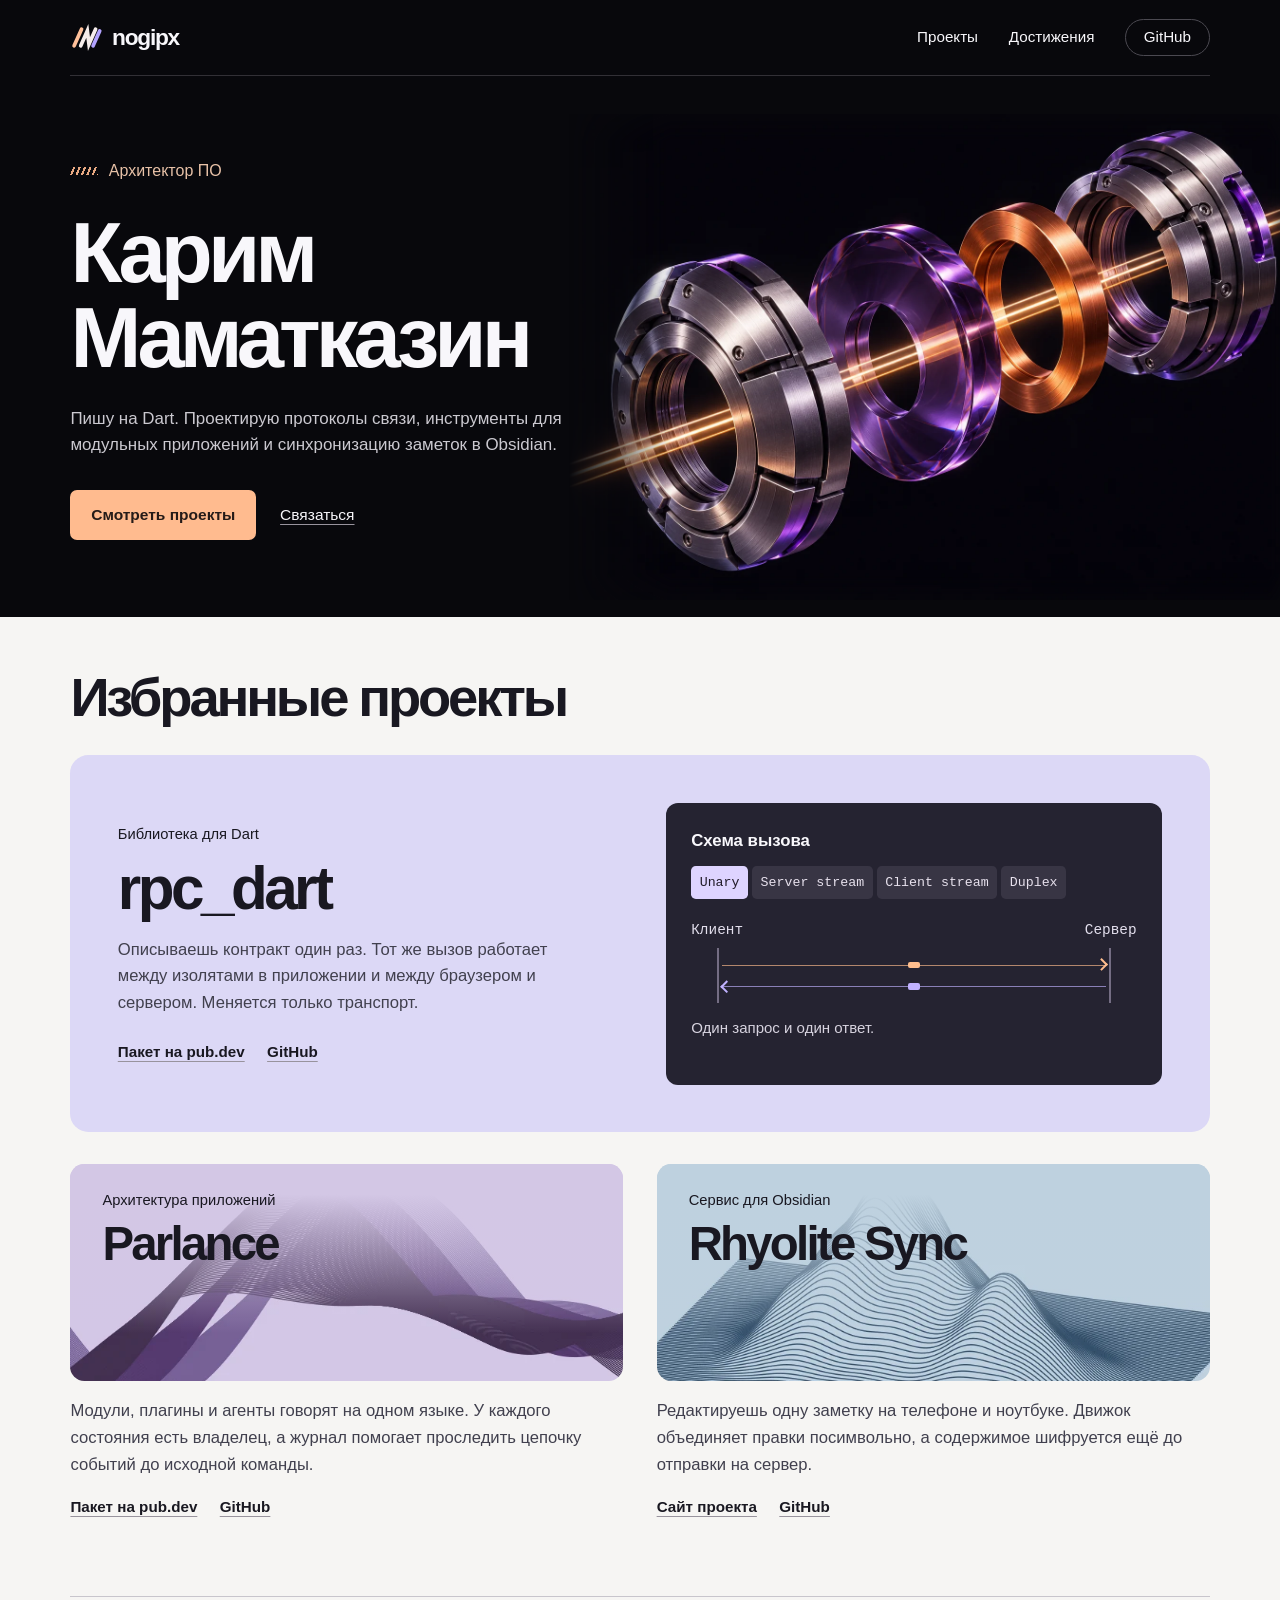
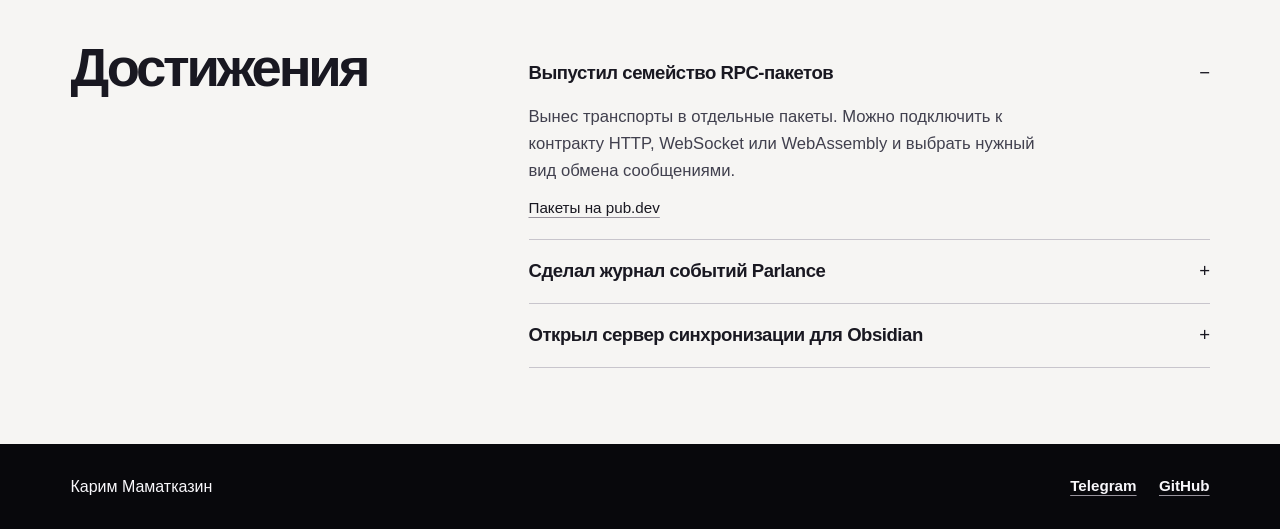
==== portfolio/web/index.html @ 8c1f3dde "portfolio test" ====
<!DOCTYPE html>
<html lang="ru">
  <head>
    <meta charset="utf-8"/>
    <link href="style.css" rel="stylesheet"/>
    <link href="mark.svg" rel="icon" type="image/svg+xml"/>
    <!--$-->
    <title>Карим Маматказин — nogipx</title>
    <meta name="viewport" content="width=device-width, initial-scale=1.0"/>
    <meta name="description" content="Архитектор ПО Карим Маматказин. Проекты на Dart: rpc_dart, Parlance и Rhyolite Sync."/>
    <meta name="theme-color" content="#08080c"/>
    <!--/-->
  </head>
  <body>
    <div id="top">
      <a class="skip" href="#main">К содержанию</a>
      <header class="mast">
        <div class="width mast-inner">
          <a class="brand" href="#top"><img alt src="mark.svg"/>nogipx</a>
          <nav aria-label="Навигация">
            <a href="#projects">Проекты</a>
            <a href="#work">Достижения</a>
            <a class="git" href="https://github.com/nogipx">GitHub</a>
          </nav>
        </div>
      </header>
      <main id="main">
        <section class="hero">
          <div class="width stage">
            <img class="optic" fetchpriority="high" width="1536" height="1024" alt src="art/signal.webp"/>
            <div class="intro">
              <p class="role">Архитектор ПО</p>
              <h1>Карим<br/>Маматказин</h1>
              <p class="bio">
                Пишу на Dart. Проектирую протоколы связи, инструменты для модульных приложений и синхронизацию заметок в Obsidian.
              </p>
              <div class="actions">
                <a class="button" href="#projects">Смотреть проекты</a>
                <a class="quiet" href="https://t.me/nogipx">Связаться</a>
              </div>
            </div>
          </div>
        </section>
        <section id="projects" class="width catalog">
          <h2>Избранные проекты</h2>
          <article class="featured">
            <div class="feature-copy">
              <p class="category">Библиотека для Dart</p>
              <h3>rpc_dart</h3>
              <p>
                Описываешь контракт один раз. Тот же вызов работает между изолятами в приложении и между браузером и сервером. Меняется только транспорт.
              </p>
              <div class="links">
                <a href="https://pub.dev/packages/rpc_dart">Пакет на pub.dev</a>
                <a href="https://github.com/nogipx/rpc_dart">GitHub</a>
              </div>
            </div>
            <fieldset class="demo">
              <legend class="sr-only">Выберите вид RPC-вызова</legend>
              <div class="demo-title">Схема вызова</div>
              <div class="switch">
                <label>
                  <input aria-controls="diagram-unary" type="radio" name="call-mode" value="unary" checked/><span>Unary</span>
                </label>
                <label>
                  <input aria-controls="diagram-server" type="radio" name="call-mode" value="server"/><span>Server stream</span>
                </label>
                <label>
                  <input aria-controls="diagram-client" type="radio" name="call-mode" value="client"/><span>Client stream</span>
                </label>
                <label>
                  <input aria-controls="diagram-duplex" type="radio" name="call-mode" value="duplex"/><span>Duplex</span>
                </label>
              </div>
              <div id="diagram-unary" class="diagram unary">
                <div class="endpoints"><span>Клиент</span><span>Сервер</span></div>
                <div class="lanes" aria-hidden="true">
                  <div class="lane outgoing"><span class="packet"></span></div>
                  <div class="lane incoming"><span class="packet"></span></div>
                </div>
                <p>Один запрос и один ответ.</p>
              </div>
              <div id="diagram-server" class="diagram server">
                <div class="endpoints"><span>Клиент</span><span>Сервер</span></div>
                <div class="lanes" aria-hidden="true">
                  <div class="lane outgoing"><span class="packet"></span></div>
                  <div class="lane incoming"><span class="packet"></span><span class="packet"></span><span class="packet"></span></div>
                </div>
                <p>На один запрос сервер отправляет поток ответов.</p>
              </div>
              <div id="diagram-client" class="diagram client">
                <div class="endpoints"><span>Клиент</span><span>Сервер</span></div>
                <div class="lanes" aria-hidden="true">
                  <div class="lane outgoing"><span class="packet"></span><span class="packet"></span><span class="packet"></span></div>
                  <div class="lane incoming"><span class="packet"></span></div>
                </div>
                <p>Клиент отправляет поток сообщений и получает один ответ.</p>
              </div>
              <div id="diagram-duplex" class="diagram duplex">
                <div class="endpoints"><span>Клиент</span><span>Сервер</span></div>
                <div class="lanes" aria-hidden="true">
                  <div class="lane outgoing"><span class="packet"></span><span class="packet"></span><span class="packet"></span></div>
                  <div class="lane incoming"><span class="packet"></span><span class="packet"></span><span class="packet"></span></div>
                </div>
                <p>Обе стороны могут отправлять сообщения независимо.</p>
              </div>
            </fieldset>
          </article>
          <div class="pair">
            <article class="project-card parlance">
              <div class="cover">
                <img alt src="art/parlance.webp"/>
                <div class="cover-type">
                  <p class="category">Архитектура приложений</p>
                  <h3><a href="https://pub.dev/packages/parlance">Parlance</a></h3>
                </div>
              </div>
              <p class="description">
                Модули, плагины и агенты говорят на одном языке. У каждого состояния есть владелец, а журнал помогает проследить цепочку событий до исходной команды.
              </p>
              <div class="links">
                <a href="https://pub.dev/packages/parlance">Пакет на pub.dev</a>
                <a href="https://github.com/nogipx/parlance">GitHub</a>
              </div>
            </article>
            <article class="project-card rhyolite">
              <div class="cover">
                <img alt src="art/rhyolite.webp"/>
                <div class="cover-type">
                  <p class="category">Сервис для Obsidian</p>
                  <h3><a href="https://rhyolite.nogipx.dev/">Rhyolite Sync</a></h3>
                </div>
              </div>
              <p class="description">
                Редактируешь одну заметку на телефоне и ноутбуке. Движок объединяет правки посимвольно, а содержимое шифруется ещё до отправки на сервер.
              </p>
              <div class="links">
                <a href="https://rhyolite.nogipx.dev/">Сайт проекта</a>
                <a href="https://github.com/nogipx/rhyolite_sync">GitHub</a>
              </div>
            </article>
          </div>
        </section>
        <section id="work" class="width work">
          <h2>Достижения</h2>
          <div class="rows">
            <details open>
              <summary>Выпустил семейство RPC-пакетов</summary>
              <p>
                Вынес транспорты в отдельные пакеты. Можно подключить к контракту HTTP, WebSocket или WebAssembly и выбрать нужный вид обмена сообщениями.
              </p>
              <a href="https://pub.dev/publishers/rpc.nogipx.dev/packages">Пакеты на pub.dev</a>
            </details>
            <details>
              <summary>Сделал журнал событий Parlance</summary>
              <p>
                В просмотрщике можно раскрыть цепочку событий и воспроизвести её по шагам. Так видно, какая команда запустила изменение и какой модуль на него отреагировал.
              </p>
              <a href="https://github.com/nogipx/parlance/tree/main/apps/journal_viewer">Просмотрщик журнала</a>
            </details>
            <details>
              <summary>Открыл сервер синхронизации для Obsidian</summary>
              <p>
                Опубликовал движок Rhyolite Sync и сервер для самостоятельного развёртывания. Можно хранить зашифрованные заметки в своей инфраструктуре и подключать к ней устройства через плагин Obsidian.
              </p>
              <a href="https://github.com/nogipx/rhyolite_sync/blob/main/SELFHOST.md">Инструкция по развёртыванию</a>
            </details>
          </div>
        </section>
      </main>
      <footer>
        <div class="width foot">
          <p>Карим Маматказин</p>
          <div class="links"><a href="https://t.me/nogipx">Telegram</a><a href="https://github.com/nogipx">GitHub</a></div>
        </div>
      </footer>
    </div>
  </body>
</html>
---- portfolio/web/style.css ----
:root {
  --dark: #08080c;
  --paper: #f6f5f3;
  --ink: #191821;
  --muted: #52525c;
  --peach: #ffbb8f;
  --lilac: #dcd8f6;
  --sans: "Inter", -apple-system, BlinkMacSystemFont, "Segoe UI", Arial, sans-serif;
  --mono: "IBM Plex Mono", ui-monospace, Menlo, Consolas, monospace;
  font: 100%/1.5 var(--sans);
  color: var(--ink);
  background: var(--paper);
  scroll-behavior: smooth;
}
* { box-sizing: border-box; }
body, h1, h2, h3, p, fieldset { margin: 0; }
a { color: inherit; text-decoration: none; }
img { display: block; }
.width { width: min(89%, 85rem); margin-inline: auto; }
a:focus-visible, summary:focus-visible, label:has(input:focus-visible) { outline: 3px solid #7356e5; outline-offset: 4px; }
.skip, .sr-only, .switch input { position: absolute; width: 1px; height: 1px; overflow: hidden; clip-path: inset(50%); }
.skip:focus { z-index: 5; top: .5rem; left: 1rem; width: auto; height: auto; padding: .7rem; clip-path: none; background: white; }
.mast, .hero, footer { background: var(--dark); color: #f8f7fb; }
.mast-inner, nav, .brand, .actions, .links, .foot { display: flex; align-items: center; }
.mast-inner { height: 4.75rem; justify-content: space-between; border-bottom: 1px solid #323036; }
.brand { font-size: 1.42rem; font-weight: 730; letter-spacing: -.055em; gap: .55rem; }
.brand img { width: 2.05rem; }
nav { gap: clamp(.85rem, 2.4vw, 2.2rem); font-size: .95rem; }
nav a:hover, .quiet:hover, footer a:hover { color: var(--peach); }
.git { border: 1px solid #4b4951; border-radius: 50px; padding: .4rem 1.1rem; }
.hero { overflow: hidden; }
.stage { position: relative; isolation: isolate; padding-block: clamp(3.5rem, 6.5vw, 6.5rem) clamp(3.6rem, 6vw, 6.1rem); }
.optic { position: absolute; z-index: -1; top: 2%; right: -7.8%; width: 64%; height: 100%; object-fit: contain; mix-blend-mode: screen; mask-image: linear-gradient(90deg, transparent, #000 14%, #000 96%, transparent); }
.intro { position: relative; width: 56%; }
.optic { mask-image: linear-gradient(90deg, transparent, #000 14%, #000 96%, transparent), linear-gradient(0deg, transparent, #000 10%, #000 90%, transparent); mask-composite: intersect; }
.role { display: flex; align-items: center; gap: .7rem; color: #e7c1a7; font-size: 1rem; font-weight: 510; }
.role::before { content: ""; width: 1.7rem; height: .5rem; background: repeating-linear-gradient(112deg, transparent 0 3px, #e9a982 3px 5px); }
h1,h2,h3 { line-height: 1; letter-spacing: -.058em; font-weight: 615; }
h1 { margin-top: 1.65rem; font-size: clamp(3.8rem, 6.65vw, 7.25rem); }
.bio { color: #cbc9d0; max-width: 31rem; margin-top: 1.65rem; font-size: clamp(1.06rem, 1.3vw, 1.25rem); line-height: 1.52; }
.actions { margin-top: 2rem; gap: 1.5rem; font-size: .97rem; }
.button { padding: .85rem 1.3rem; background: var(--peach); color: #251b18; font-weight: 650; border-radius: 7px; }
.button:hover { background: #ffd5bb; }
.quiet, .links a, .rows a { text-decoration: underline; text-underline-offset: .28em; text-decoration-color: #98939d; }
section[id] { scroll-margin-top: 1rem; }
.catalog { padding-top: clamp(2.7rem, 4.25vw, 4.8rem); }
h2 { font-size: clamp(2.25rem, 4.25vw, 4.35rem); }
.featured { display: grid; grid-template-columns: 1fr 1.04fr; align-items: center; gap: clamp(1.5rem, 5.5vw, 6rem); background: var(--lilac); border-radius: 1.15rem; padding: clamp(1.75rem, 3.7vw, 3.6rem); margin-top: 1.85rem; }
.category { font-size: .92rem; font-weight: 540; }
h3 { font-size: clamp(2.65rem, 4.7vw, 5rem); margin: .85rem 0 1.1rem; }
.feature-copy > p:not(.category), .description, .rows p { line-height: 1.62; font-size: 1.04rem; color: #41404e; max-width: 58ch; }
.links { gap: 1.4rem; flex-wrap: wrap; font-size: .95rem; font-weight: 590; }
.feature-copy .links { margin-top: 1.5rem; }
.links a:hover, .rows a:hover { color: #503cad; }
.demo { min-width: 0; background: #252331; color: #f9f8fc; padding: clamp(1rem, 2vw, 1.8rem); border: 0; border-radius: .75rem; }
.demo-title { font-size: 1.05rem; font-weight: 620; margin-bottom: .75rem; }
.switch { display: flex; flex-wrap: wrap; gap: .26rem; }
.switch label { position: relative; cursor: pointer; }
.switch span { display: block; background: #383544; color: #e7e1ed; font: .83rem/1.3 var(--mono); padding: .5rem .53rem; border-radius: .3rem; }
.switch input:checked + span { color: #211b28; background: #ded4ff; }
.diagram { display: none; }
.demo:has([value="unary"]:checked) .unary,
.demo:has([value="server"]:checked) .server,
.demo:has([value="client"]:checked) .client,
.demo:has([value="duplex"]:checked) .duplex { display: block; }
.endpoints { display: flex; justify-content: space-between; margin-top: 1.35rem; font: .9rem/1.5 var(--mono); color: #e3dfed; }
.lanes { border-inline: 2px solid #746d83; margin: .38rem 1.6rem .85rem; padding: .6rem .2rem; }
.lane { position: relative; display: flex; align-items: center; justify-content: space-evenly; height: .9rem; color: #ffbe8e; }
.lane + .lane { margin-top: .45rem; color: #c1b2ff; }
.lane::before { content: ""; position: absolute; inset-inline: 0; top: 50%; height: 1px; background: currentColor; opacity: .65; }
.lane::after { content: ""; position: absolute; right: 0; width: .45rem; height: .45rem; border-top: 2px solid; border-right: 2px solid; transform: rotate(45deg); }
.incoming::after { right: auto; left: 0; transform: rotate(-135deg); }
.packet { z-index: 1; width: .8rem; height: .42rem; border-radius: 2px; background: currentColor; }
.diagram p { min-height: 2.8em; color: #d7d3df; font-size: .94rem; }
.pair { display: grid; grid-template-columns: 1fr 1fr; gap: clamp(1.25rem, 2.6vw, 2.6rem); margin-top: 2rem; }
.project-card { display: flex; flex-direction: column; align-items: start; }
.cover { position: relative; width: 100%; overflow: hidden; isolation: isolate; border-radius: .9rem; min-height: clamp(12rem, 17vw, 16.5rem); }
.cover img { height: 100%; width: 100%; inset: 0; position: absolute; z-index: -1; object-fit: cover; object-position: 50% 30%; }
.cover-type { padding: 1.6rem 2rem 3rem; background: linear-gradient(180deg, var(--panel) 18%, transparent 100%); }
.parlance { --panel: #d3c7e5; }
.rhyolite { --panel: #bed1df; }
.cover h3 { margin-top: .5rem; font-size: clamp(2.35rem, 3.7vw, 4rem); }
.cover h3 a:hover { text-decoration: underline; text-decoration-thickness: 2px; text-underline-offset: .12em; }
.description { margin: 1.05rem 0; }
.project-card .links { margin-top: auto; }
.work { display: grid; grid-template-columns: 36% 1fr; gap: 3rem; margin-block: clamp(3rem, 6vw, 7rem); padding-top: 2.8rem; border-top: 1px solid #c8c5cc; }
.rows details { border-bottom: 1px solid #c8c5cc; }
.rows summary { list-style: none; cursor: pointer; position: relative; padding: 1.1rem 2rem 1.1rem 0; font-size: clamp(1.05rem, 1.45vw, 1.35rem); font-weight: 600; letter-spacing: -.025em; }
.rows summary::-webkit-details-marker { display: none; }
.rows summary::after { content: "+"; position: absolute; right: 0; font-weight: 420; }
.rows details[open] summary::after { content: "−"; }
.rows p { margin-bottom: .7rem; }
.rows a { display: inline-block; margin-bottom: 1.15rem; font-size: .95rem; }
.foot { justify-content: space-between; gap: 1rem; flex-wrap: wrap; padding-block: 1.9rem; }
@media (max-width: 780px) {
  .width { width: 91%; }
  .featured { grid-template-columns: 1fr 1.15fr; gap: 1.4rem; padding: 1.5rem; }
  .work { grid-template-columns: 32% 1fr; gap: 2rem; }
  h1 { font-size: clamp(3.15rem, 7.2vw, 4.2rem); }
}
@media (max-width: 640px) {
  .width { width: calc(100% - 2.35rem); }
  .mast-inner { height: 4.1rem; }
  nav { gap: .8rem; font-size: .87rem; }
  .brand { font-size: 1.18rem; gap: .25rem; }
  .brand img { width: 1.65rem; }
  .git { border: 0; padding: .5rem 0; }
  .stage { display: flex; flex-direction: column; padding-block: 2.1rem .65rem; }
  .intro { width: 100%; }
  h1 { font-size: clamp(3rem, 11.5vw, 5.2rem); margin-top: 1.1rem; }
  .role { font-size: .95rem; }
  .bio { margin-top: 1.15rem; }
  .actions { margin-top: 1.35rem; }
  .optic { position: relative; order: 2; width: 100%; height: auto; top: auto; right: auto; margin: .35rem auto 0; max-width: 26rem; }
  h2 { font-size: clamp(1.95rem, 7.4vw, 2.8rem); }
  .featured, .pair, .work { grid-template-columns: minmax(0,1fr); }
  .featured { margin-top: 1.35rem; padding: 1.3rem; }
  .switch span { font-size: .79rem; }
  .cover-type { padding: 1.3rem; }
  .pair { gap: 2rem; }
  .work { gap: 1rem; padding-top: 2rem; }
}
@media (max-width: 360px) {
  nav { gap: .55rem; font-size: .82rem; }
  .featured { padding: 1rem; }
  .switch span { padding: .45rem; }
}
@media (prefers-reduced-motion: reduce) {
  :root { scroll-behavior: auto; }
}
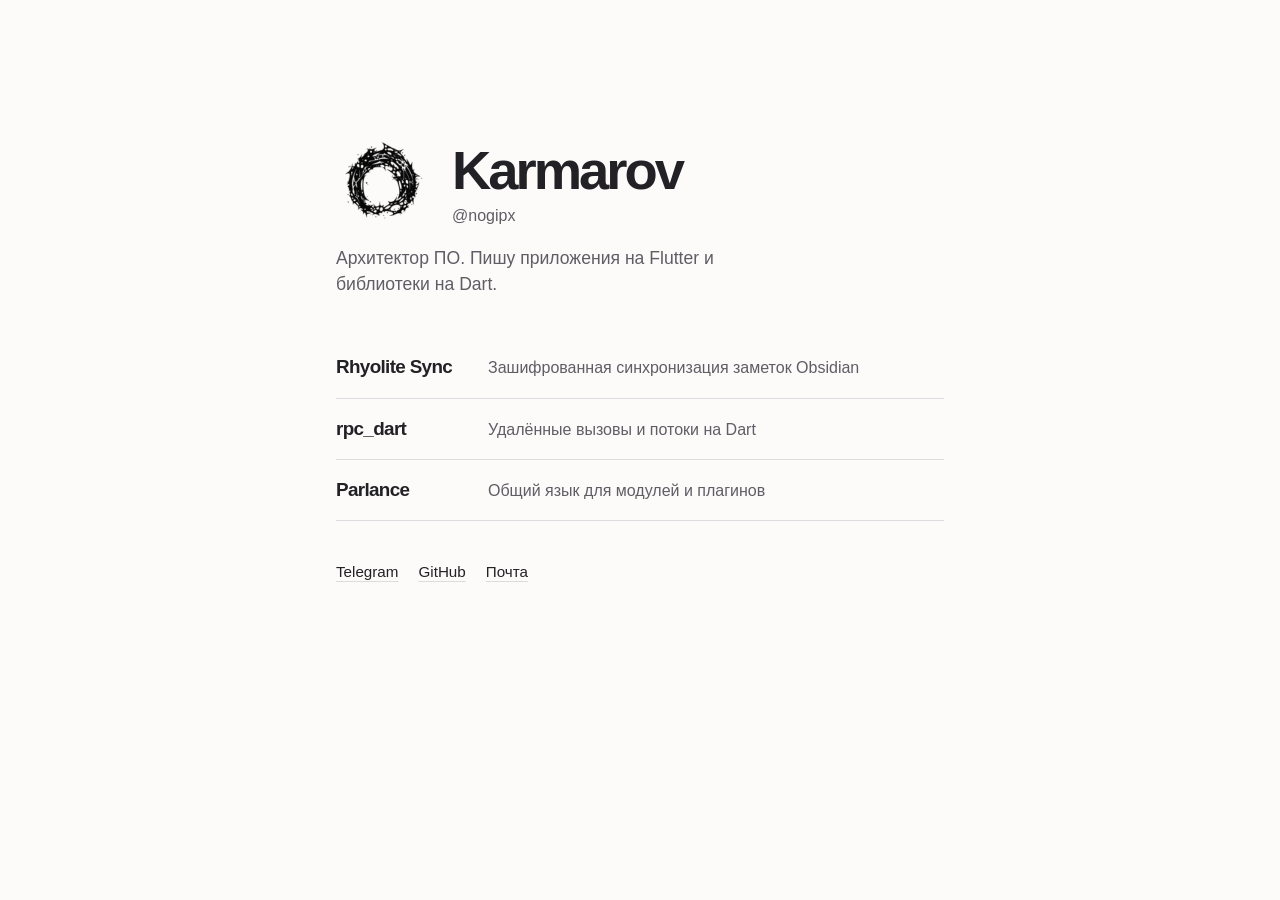
==== commit 26de8075: "Build the Karmarov personal site with an ensō logo" ====
--- a/portfolio/web/index.html
+++ b/portfolio/web/index.html
@@ -2,178 +2,34 @@
 <html lang="ru">
   <head>
     <meta charset="utf-8"/>
-    <link href="style.css" rel="stylesheet"/>
-    <link href="mark.svg" rel="icon" type="image/svg+xml"/>
+    <link href="profile.css" rel="stylesheet"/>
+    <link href="enso.png" rel="icon" type="image/png"/>
     <!--$-->
-    <title>Карим Маматказин — nogipx</title>
+    <title>Karmarov (@nogipx) — приложения и библиотеки</title>
     <meta name="viewport" content="width=device-width, initial-scale=1.0"/>
-    <meta name="description" content="Архитектор ПО Карим Маматказин. Проекты на Dart: rpc_dart, Parlance и Rhyolite Sync."/>
-    <meta name="theme-color" content="#08080c"/>
+    <meta name="description" content="Karmarov (@nogipx) — автор Rhyolite Sync, rpc_dart и Parlance. Проекты и контакты."/>
+    <meta name="theme-color" content="#f6f7fa"/>
     <!--/-->
   </head>
   <body>
-    <div id="top">
-      <a class="skip" href="#main">К содержанию</a>
-      <header class="mast">
-        <div class="width mast-inner">
-          <a class="brand" href="#top"><img alt src="mark.svg"/>nogipx</a>
-          <nav aria-label="Навигация">
-            <a href="#projects">Проекты</a>
-            <a href="#work">Достижения</a>
-            <a class="git" href="https://github.com/nogipx">GitHub</a>
-          </nav>
+    <main>
+      <header>
+        <div class="identity">
+          <img class="enso" alt width="96" height="96" src="enso.png"/>
+          <h1>Karmarov <span class="handle">@nogipx</span></h1>
         </div>
+        <p>Архитектор ПО. Пишу приложения на Flutter и библиотеки на Dart.</p>
       </header>
-      <main id="main">
-        <section class="hero">
-          <div class="width stage">
-            <img class="optic" fetchpriority="high" width="1536" height="1024" alt src="art/signal.webp"/>
-            <div class="intro">
-              <p class="role">Архитектор ПО</p>
-              <h1>Карим<br/>Маматказин</h1>
-              <p class="bio">
-                Пишу на Dart. Проектирую протоколы связи, инструменты для модульных приложений и синхронизацию заметок в Obsidian.
-              </p>
-              <div class="actions">
-                <a class="button" href="#projects">Смотреть проекты</a>
-                <a class="quiet" href="https://t.me/nogipx">Связаться</a>
-              </div>
-            </div>
-          </div>
-        </section>
-        <section id="projects" class="width catalog">
-          <h2>Избранные проекты</h2>
-          <article class="featured">
-            <div class="feature-copy">
-              <p class="category">Библиотека для Dart</p>
-              <h3>rpc_dart</h3>
-              <p>
-                Описываешь контракт один раз. Тот же вызов работает между изолятами в приложении и между браузером и сервером. Меняется только транспорт.
-              </p>
-              <div class="links">
-                <a href="https://pub.dev/packages/rpc_dart">Пакет на pub.dev</a>
-                <a href="https://github.com/nogipx/rpc_dart">GitHub</a>
-              </div>
-            </div>
-            <fieldset class="demo">
-              <legend class="sr-only">Выберите вид RPC-вызова</legend>
-              <div class="demo-title">Схема вызова</div>
-              <div class="switch">
-                <label>
-                  <input aria-controls="diagram-unary" type="radio" name="call-mode" value="unary" checked/><span>Unary</span>
-                </label>
-                <label>
-                  <input aria-controls="diagram-server" type="radio" name="call-mode" value="server"/><span>Server stream</span>
-                </label>
-                <label>
-                  <input aria-controls="diagram-client" type="radio" name="call-mode" value="client"/><span>Client stream</span>
-                </label>
-                <label>
-                  <input aria-controls="diagram-duplex" type="radio" name="call-mode" value="duplex"/><span>Duplex</span>
-                </label>
-              </div>
-              <div id="diagram-unary" class="diagram unary">
-                <div class="endpoints"><span>Клиент</span><span>Сервер</span></div>
-                <div class="lanes" aria-hidden="true">
-                  <div class="lane outgoing"><span class="packet"></span></div>
-                  <div class="lane incoming"><span class="packet"></span></div>
-                </div>
-                <p>Один запрос и один ответ.</p>
-              </div>
-              <div id="diagram-server" class="diagram server">
-                <div class="endpoints"><span>Клиент</span><span>Сервер</span></div>
-                <div class="lanes" aria-hidden="true">
-                  <div class="lane outgoing"><span class="packet"></span></div>
-                  <div class="lane incoming"><span class="packet"></span><span class="packet"></span><span class="packet"></span></div>
-                </div>
-                <p>На один запрос сервер отправляет поток ответов.</p>
-              </div>
-              <div id="diagram-client" class="diagram client">
-                <div class="endpoints"><span>Клиент</span><span>Сервер</span></div>
-                <div class="lanes" aria-hidden="true">
-                  <div class="lane outgoing"><span class="packet"></span><span class="packet"></span><span class="packet"></span></div>
-                  <div class="lane incoming"><span class="packet"></span></div>
-                </div>
-                <p>Клиент отправляет поток сообщений и получает один ответ.</p>
-              </div>
-              <div id="diagram-duplex" class="diagram duplex">
-                <div class="endpoints"><span>Клиент</span><span>Сервер</span></div>
-                <div class="lanes" aria-hidden="true">
-                  <div class="lane outgoing"><span class="packet"></span><span class="packet"></span><span class="packet"></span></div>
-                  <div class="lane incoming"><span class="packet"></span><span class="packet"></span><span class="packet"></span></div>
-                </div>
-                <p>Обе стороны могут отправлять сообщения независимо.</p>
-              </div>
-            </fieldset>
-          </article>
-          <div class="pair">
-            <article class="project-card parlance">
-              <div class="cover">
-                <img alt src="art/parlance.webp"/>
-                <div class="cover-type">
-                  <p class="category">Архитектура приложений</p>
-                  <h3><a href="https://pub.dev/packages/parlance">Parlance</a></h3>
-                </div>
-              </div>
-              <p class="description">
-                Модули, плагины и агенты говорят на одном языке. У каждого состояния есть владелец, а журнал помогает проследить цепочку событий до исходной команды.
-              </p>
-              <div class="links">
-                <a href="https://pub.dev/packages/parlance">Пакет на pub.dev</a>
-                <a href="https://github.com/nogipx/parlance">GitHub</a>
-              </div>
-            </article>
-            <article class="project-card rhyolite">
-              <div class="cover">
-                <img alt src="art/rhyolite.webp"/>
-                <div class="cover-type">
-                  <p class="category">Сервис для Obsidian</p>
-                  <h3><a href="https://rhyolite.nogipx.dev/">Rhyolite Sync</a></h3>
-                </div>
-              </div>
-              <p class="description">
-                Редактируешь одну заметку на телефоне и ноутбуке. Движок объединяет правки посимвольно, а содержимое шифруется ещё до отправки на сервер.
-              </p>
-              <div class="links">
-                <a href="https://rhyolite.nogipx.dev/">Сайт проекта</a>
-                <a href="https://github.com/nogipx/rhyolite_sync">GitHub</a>
-              </div>
-            </article>
-          </div>
-        </section>
-        <section id="work" class="width work">
-          <h2>Достижения</h2>
-          <div class="rows">
-            <details open>
-              <summary>Выпустил семейство RPC-пакетов</summary>
-              <p>
-                Вынес транспорты в отдельные пакеты. Можно подключить к контракту HTTP, WebSocket или WebAssembly и выбрать нужный вид обмена сообщениями.
-              </p>
-              <a href="https://pub.dev/publishers/rpc.nogipx.dev/packages">Пакеты на pub.dev</a>
-            </details>
-            <details>
-              <summary>Сделал журнал событий Parlance</summary>
-              <p>
-                В просмотрщике можно раскрыть цепочку событий и воспроизвести её по шагам. Так видно, какая команда запустила изменение и какой модуль на него отреагировал.
-              </p>
-              <a href="https://github.com/nogipx/parlance/tree/main/apps/journal_viewer">Просмотрщик журнала</a>
-            </details>
-            <details>
-              <summary>Открыл сервер синхронизации для Obsidian</summary>
-              <p>
-                Опубликовал движок Rhyolite Sync и сервер для самостоятельного развёртывания. Можно хранить зашифрованные заметки в своей инфраструктуре и подключать к ней устройства через плагин Obsidian.
-              </p>
-              <a href="https://github.com/nogipx/rhyolite_sync/blob/main/SELFHOST.md">Инструкция по развёртыванию</a>
-            </details>
-          </div>
-        </section>
-      </main>
-      <footer>
-        <div class="width foot">
-          <p>Карим Маматказин</p>
-          <div class="links"><a href="https://t.me/nogipx">Telegram</a><a href="https://github.com/nogipx">GitHub</a></div>
-        </div>
+      <nav id="projects" aria-label="Мои проекты">
+        <a class="entry" href="https://rhyolite.nogipx.dev/"><strong>Rhyolite Sync</strong><span>Зашифрованная синхронизация заметок Obsidian</span></a>
+        <a class="entry" href="https://rpc.nogipx.dev/"><strong>rpc_dart</strong><span>Удалённые вызовы и потоки на Dart</span></a>
+        <a class="entry" href="https://pub.dev/packages/parlance"><strong>Parlance</strong><span>Общий язык для модулей и плагинов</span></a>
+      </nav>
+      <footer class="contacts">
+        <a href="https://t.me/nogipx">Telegram</a>
+        <a href="https://github.com/nogipx">GitHub</a>
+        <a href="mailto:nogipx@gmail.com">Почта</a>
       </footer>
-    </div>
+    </main>
   </body>
 </html>
--- a/portfolio/web/profile.css
+++ b/portfolio/web/profile.css
@@ -0,0 +1,37 @@
+:root {
+  color-scheme: light dark;
+  --paper: #fcfbfa;
+  --ink: #222125;
+  --muted: #605d65;
+  --line: #dedbe0;
+  --accent: #624083;
+  font: 100%/1.5 "Inter", -apple-system, BlinkMacSystemFont, "Segoe UI", sans-serif;
+  color: var(--ink);
+  background: var(--paper);
+}
+* { box-sizing: border-box; }
+body, h1, p { margin: 0; }
+main { width: min(38rem, calc(100% - 3rem)); margin: clamp(3rem, 15vh, 9rem) auto; }
+.identity { display: flex; align-items: center; gap: clamp(.65rem, 2vw, 1.25rem); }
+.enso { display: block; flex: none; width: clamp(4rem, 10vw, 6rem); height: auto; mix-blend-mode: multiply; }
+h1 { font-weight: 580; font-size: clamp(2.4rem, 6vw, 3.4rem); line-height: 1.08; letter-spacing: -.055em; }
+.handle { display: block; margin-top: .35rem; font-size: 1rem; font-weight: 450; letter-spacing: normal; color: var(--muted); }
+header p { max-width: 43ch; margin-top: .85rem; font-size: 1.1rem; color: var(--muted); }
+nav { margin: 2.5rem 0 1rem; }
+a { color: inherit; text-underline-offset: .24em; }
+a:hover { color: var(--accent); }
+a:focus-visible { outline: 2px solid var(--accent); outline-offset: .25rem; }
+.entry { display: grid; grid-template-columns: 8.5rem 1fr; align-items: baseline; gap: 1rem; padding: 1rem 0; border-bottom: 1px solid var(--line); text-decoration: none; }
+.entry strong { font-size: 1.18rem; letter-spacing: -.035em; font-weight: 600; }
+.entry span { color: var(--muted); }
+.entry:hover strong, .entry:focus-visible strong { text-decoration: underline; }
+.contacts { display: flex; flex-wrap: wrap; gap: 1.25rem; margin-top: 2.5rem; }
+.contacts a { font-size: .95rem; text-decoration-color: var(--line); }
+.contacts a:hover { text-decoration-color: currentColor; }
+@media (max-width: 520px) {
+  .entry { grid-template-columns: 1fr; gap: .15rem; padding-block: .8rem; }
+}
+@media (prefers-color-scheme: dark) {
+  .enso { filter: invert(1); mix-blend-mode: screen; }
+  :root { --paper: #19181b; --ink: #f5f3f6; --muted: #bdb9c2; --line: #434047; --accent: #d2baff; }
+}
